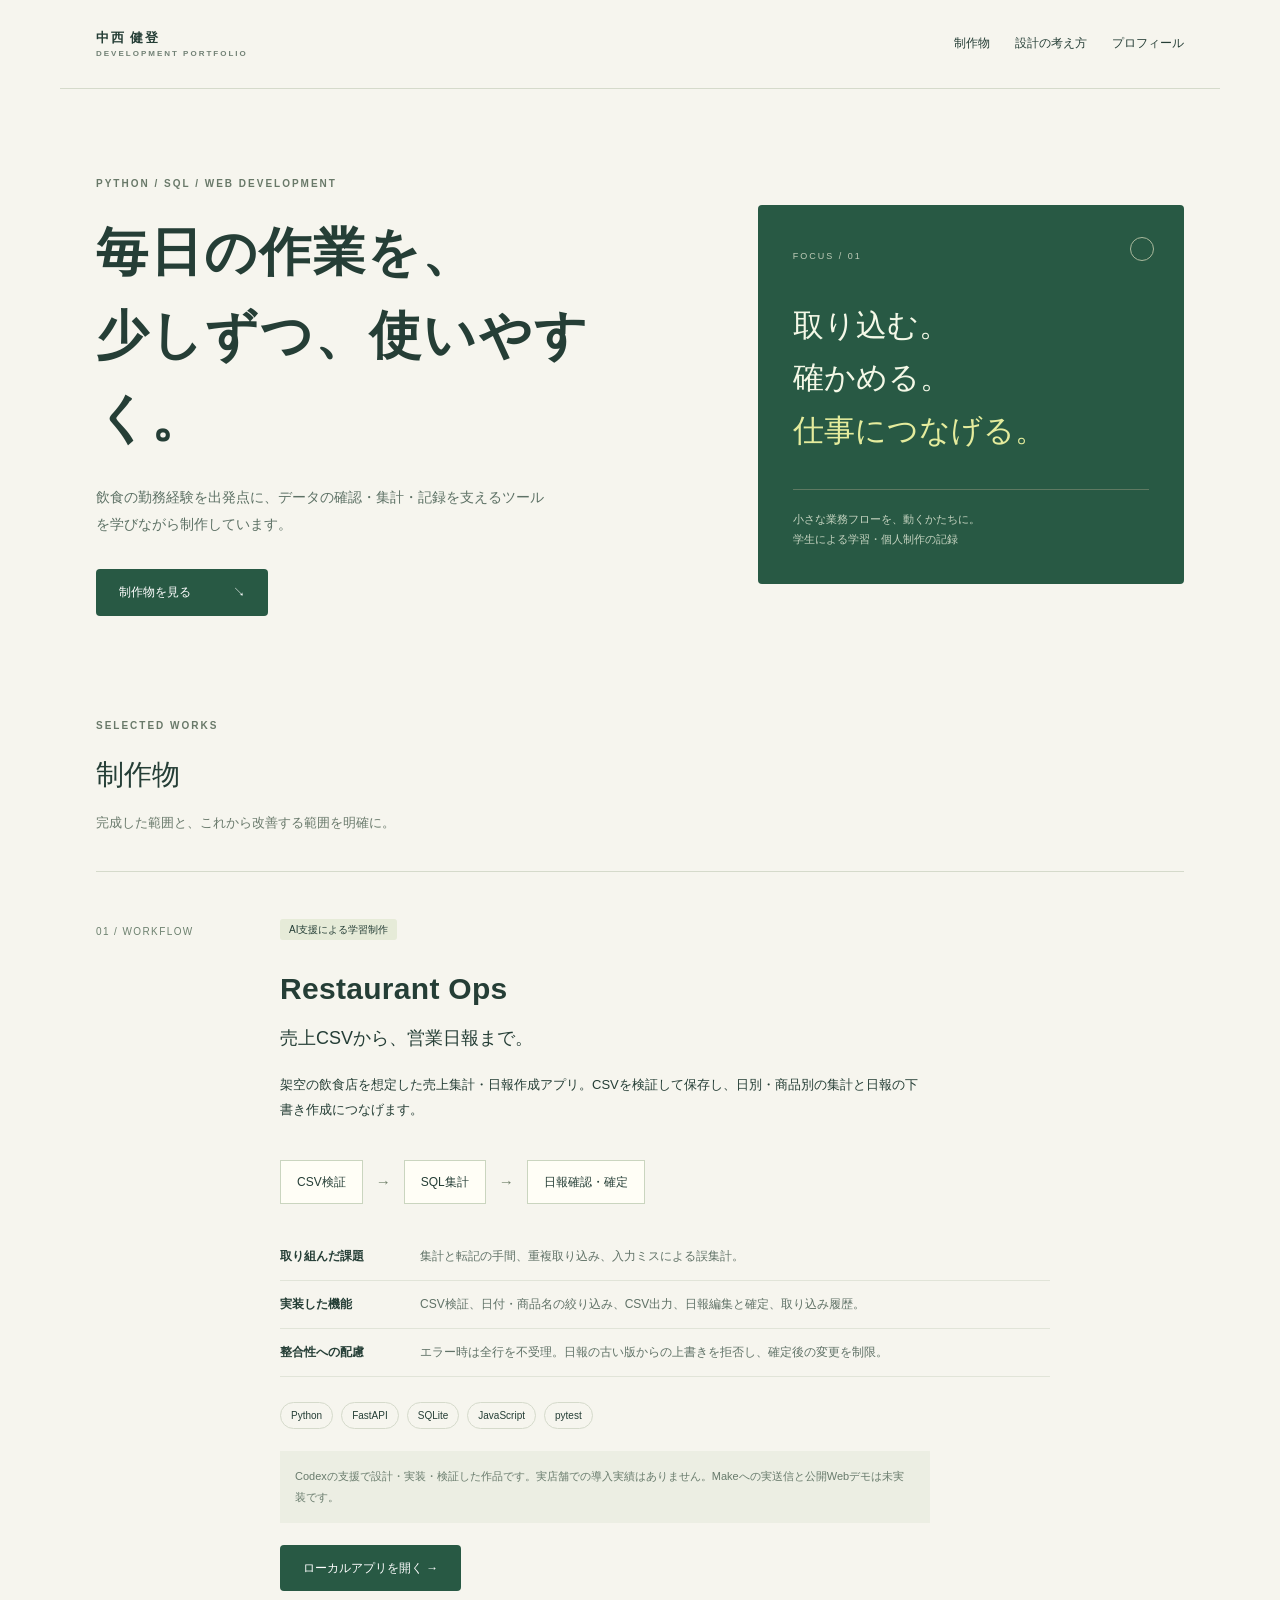
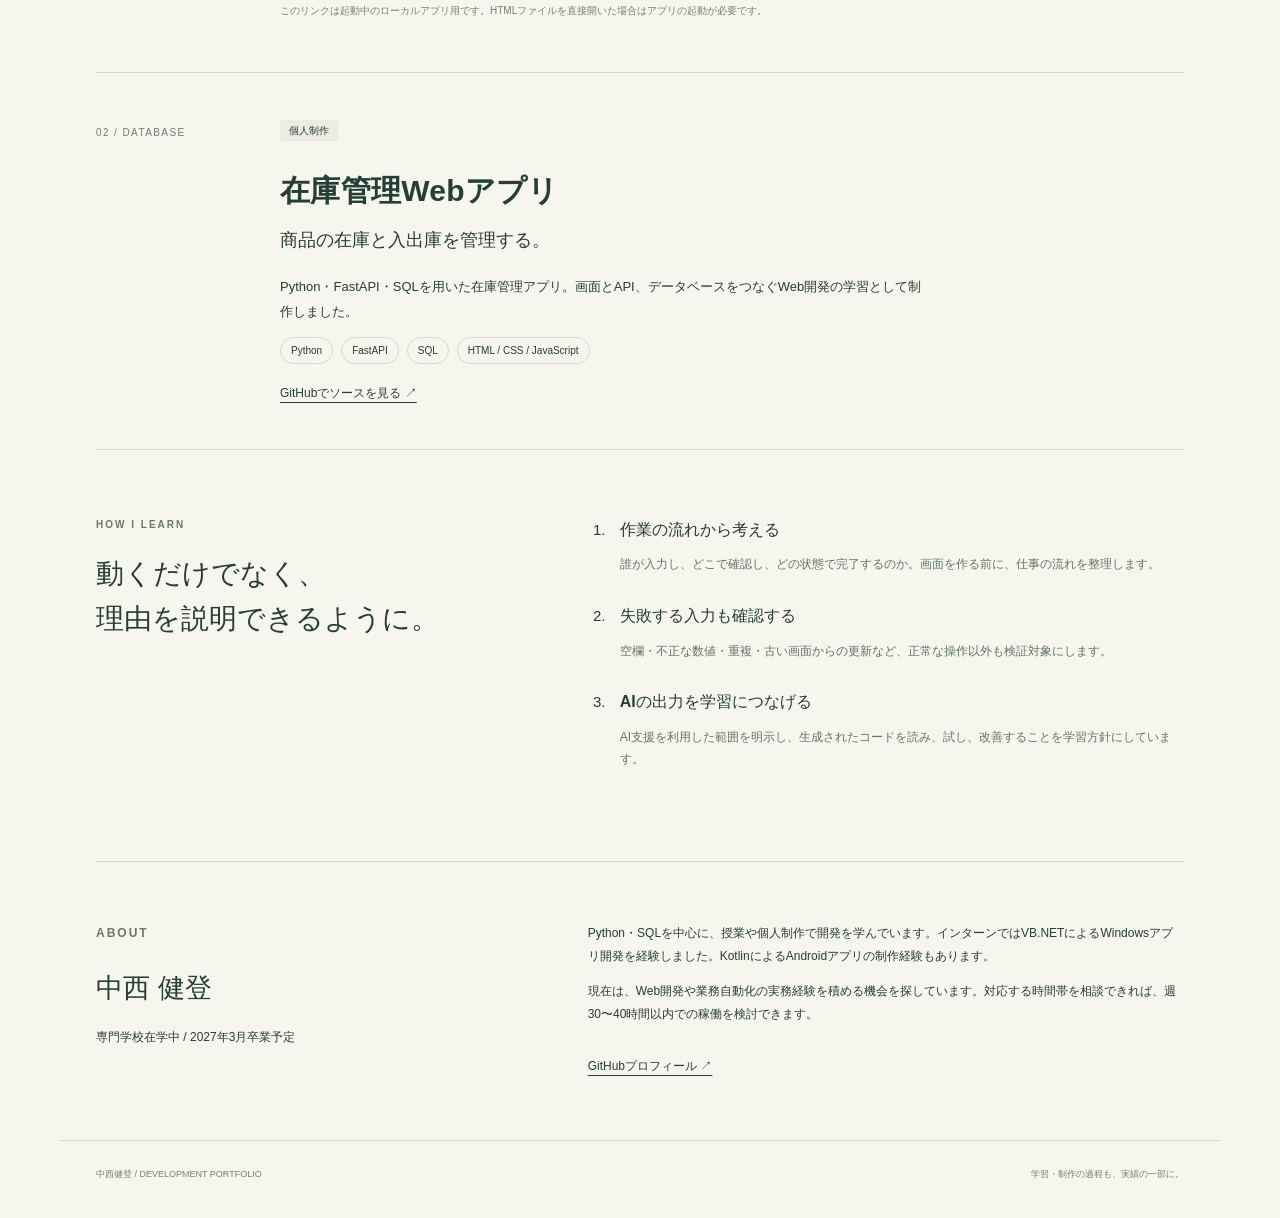
==== static/portfolio.html @ 2ec8abaf "Add product filtering and a local portfolio page" ====
<!doctype html>
<html lang="ja">
<head><meta charset="utf-8"><meta name="viewport" content="width=device-width, initial-scale=1"><meta name="description" content="中西健登の開発ポートフォリオ。Python・SQLを使ったWebアプリと業務改善の学習作品を紹介します。"><title>中西健登 | 開発ポートフォリオ</title><link rel="stylesheet" href="portfolio.css"></head>
<body>
<header><a class="wordmark" href="#top">中西 健登<span>DEVELOPMENT PORTFOLIO</span></a><nav aria-label="ページ内リンク"><a href="#works">制作物</a><a href="#approach">設計の考え方</a><a href="#about">プロフィール</a></nav></header>
<main id="top">
<section class="hero"><div><p class="eyebrow">PYTHON / SQL / WEB DEVELOPMENT</p><h1>毎日の作業を、<br>少しずつ、使いやすく。</h1><p class="lead">飲食の勤務経験を出発点に、データの確認・集計・記録を支えるツールを学びながら制作しています。</p><a class="button" href="#works">制作物を見る <span>↘</span></a></div><div class="hero-note"><span class="note-label">FOCUS / 01</span><p>取り込む。<br>確かめる。<br><em>仕事につなげる。</em></p><div class="note-bottom">小さな業務フローを、動くかたちに。<br>学生による学習・個人制作の記録</div></div></section>
<section id="works"><div class="section-title"><p class="eyebrow">SELECTED WORKS</p><h2>制作物</h2><p>完成した範囲と、これから改善する範囲を明確に。</p></div>
<article class="project featured"><div class="project-number">01 / WORKFLOW</div><div class="project-body"><span class="badge">AI支援による学習制作</span><h3>Restaurant Ops</h3><p class="project-subtitle">売上CSVから、営業日報まで。</p><p>架空の飲食店を想定した売上集計・日報作成アプリ。CSVを検証して保存し、日別・商品別の集計と日報の下書き作成につなげます。</p><div class="flow" aria-label="処理の流れ"><span>CSV検証</span><b>→</b><span>SQL集計</span><b>→</b><span>日報確認・確定</span></div><dl><div><dt>取り組んだ課題</dt><dd>集計と転記の手間、重複取り込み、入力ミスによる誤集計。</dd></div><div><dt>実装した機能</dt><dd>CSV検証、日付・商品名の絞り込み、CSV出力、日報編集と確定、取り込み履歴。</dd></div><div><dt>整合性への配慮</dt><dd>エラー時は全行を不受理。日報の古い版からの上書きを拒否し、確定後の変更を制限。</dd></div></dl><div class="tags"><span>Python</span><span>FastAPI</span><span>SQLite</span><span>JavaScript</span><span>pytest</span></div><p class="disclosure">Codexの支援で設計・実装・検証した作品です。実店舗での導入実績はありません。Makeへの実送信と公開Webデモは未実装です。</p><a class="button" href="index.html">ローカルアプリを開く →</a><p class="small">このリンクは起動中のローカルアプリ用です。HTMLファイルを直接開いた場合はアプリの起動が必要です。</p></div></article>
<article class="project"><div class="project-number">02 / DATABASE</div><div class="project-body"><span class="badge light">個人制作</span><h3>在庫管理Webアプリ</h3><p class="project-subtitle">商品の在庫と入出庫を管理する。</p><p>Python・FastAPI・SQLを用いた在庫管理アプリ。画面とAPI、データベースをつなぐWeb開発の学習として制作しました。</p><div class="tags"><span>Python</span><span>FastAPI</span><span>SQL</span><span>HTML / CSS / JavaScript</span></div><a class="text-link" href="https://github.com/halstudentnakanishi-lab/zaiko-system" target="_blank" rel="noopener noreferrer">GitHubでソースを見る ↗</a></div></article>
</section>
<section id="approach" class="approach"><div class="section-title"><p class="eyebrow">HOW I LEARN</p><h2>動くだけでなく、<br>理由を説明できるように。</h2></div><ol><li><h3>作業の流れから考える</h3><p>誰が入力し、どこで確認し、どの状態で完了するのか。画面を作る前に、仕事の流れを整理します。</p></li><li><h3>失敗する入力も確認する</h3><p>空欄・不正な数値・重複・古い画面からの更新など、正常な操作以外も検証対象にします。</p></li><li><h3>AIの出力を学習につなげる</h3><p>AI支援を利用した範囲を明示し、生成されたコードを読み、試し、改善することを学習方針にしています。</p></li></ol></section>
<section id="about" class="about"><div><p class="eyebrow">ABOUT</p><h2>中西 健登</h2><p>専門学校在学中 / 2027年3月卒業予定</p></div><div><p>Python・SQLを中心に、授業や個人制作で開発を学んでいます。インターンではVB.NETによるWindowsアプリ開発を経験しました。KotlinによるAndroidアプリの制作経験もあります。</p><p>現在は、Web開発や業務自動化の実務経験を積める機会を探しています。対応する時間帯を相談できれば、週30〜40時間以内での稼働を検討できます。</p><a class="text-link" href="https://github.com/halstudentnakanishi-lab" target="_blank" rel="noopener noreferrer">GitHubプロフィール ↗</a></div></section>
</main><footer><span>中西健登 / DEVELOPMENT PORTFOLIO</span><span>学習・制作の過程も、実績の一部に。</span></footer>
</body></html>
---- static/portfolio.css ----
:root{--paper:#f6f5ee;--ink:#253e36;--line:#d5dacb;--green:#285944;--accent:#e5ec9d}*{box-sizing:border-box}html{scroll-behavior:smooth;scroll-padding-top:25px}body{margin:0;background:var(--paper);color:var(--ink);font:15px/1.9 "Segoe UI","Yu Gothic UI","Meiryo",sans-serif}a{color:inherit;text-decoration:none}a:focus-visible{outline:3px solid #a46620;outline-offset:5px}header,main,footer{max-width:1160px;margin:auto;padding-left:36px;padding-right:36px}header{display:flex;justify-content:space-between;align-items:center;padding-top:28px;padding-bottom:28px;border-bottom:1px solid var(--line)}.wordmark{font-size:13px;letter-spacing:1.5px;font-weight:750;line-height:1.5}.wordmark span{display:block;font-size:8px;color:#718175;letter-spacing:2px}nav{display:flex;gap:25px;font-size:12px}.hero{display:grid;grid-template-columns:1.4fr 1fr;align-items:center;gap:65px;padding:85px 0 100px}.eyebrow{font-size:10px;letter-spacing:2px;font-weight:650;color:#697969;margin:0 0 18px}h1{font-size:clamp(32px,4.5vw,52px);font-weight:600;line-height:1.6;letter-spacing:.04em;margin:0 0 24px}.lead{max-width:460px;font-size:14px;color:#5d7165;margin-bottom:32px}.button{display:inline-flex;gap:42px;align-items:center;background:var(--green);color:white;padding:12px 23px;font-size:12px;border-radius:4px}.button:hover{background:#173d2b}.hero-note{background:var(--green);color:#f4f8e7;padding:35px;min-height:375px;position:relative;border-radius:4px}.hero-note:after{content:"";position:absolute;right:30px;top:32px;width:22px;height:22px;border:1px solid #aab99d;border-radius:50%}.note-label{font-size:9px;letter-spacing:2px;color:#bfccb8}.hero-note>p{font-size:31px;line-height:1.7;font-weight:500}.hero-note em{font-style:normal;color:var(--accent)}.note-bottom{font-size:11px;line-height:1.8;color:#c6d4c1;border-top:1px solid #5e7962;padding-top:20px}.section-title{margin-bottom:35px}.section-title h2{font-size:28px;font-weight:550;line-height:1.6;margin:0 0 12px}.section-title>p:last-child{font-size:13px;color:#6a7a6c}.project{border-top:1px solid var(--line);display:grid;grid-template-columns:160px 1fr;gap:24px;padding:42px 0}.project-number{font-size:10px;letter-spacing:1.4px;padding-top:8px;color:#6d816f}.project-body{max-width:770px}.badge{font-size:10px;padding:5px 9px;background:#e6ebd8;border-radius:3px}.badge.light{background:#ecece3}.project h3{font-size:30px;letter-spacing:.01em;margin:18px 0 0;font-weight:600}.project-subtitle{font-size:18px!important;margin:4px 0 18px}.project-body>p{font-size:13px;max-width:650px}.flow{display:flex;align-items:center;gap:13px;padding:24px 0}.flow span{border:1px solid #cad5bf;background:#fffef6;padding:10px 16px;font-size:12px}.flow b{font-weight:400;color:#71816b}dl{margin:5px 0 25px}dl>div{display:grid;grid-template-columns:140px 1fr;padding:12px 0;border-bottom:1px solid #e1e4d8;font-size:12px}dt{font-weight:600}dd{margin:0;color:#607267}.tags{display:flex;gap:8px;flex-wrap:wrap}.tags span{font-size:10px;border:1px solid var(--line);padding:3px 10px;border-radius:20px}.disclosure{font-size:11px!important;color:#687b6c;background:#eceee3;padding:15px;margin:22px 0}.small{font-size:10px!important;color:#738173}.text-link{font-size:12px;display:inline-block;margin-top:18px;text-decoration:underline;text-underline-offset:5px}.approach{display:grid;grid-template-columns:1fr 1.35fr;gap:50px;border-top:1px solid var(--line);padding:65px 0}.approach ol{margin:0;padding-left:22px}.approach li{padding:0 0 25px 10px}.approach h3{font-size:16px;font-weight:550;margin:0 0 8px}.approach li p{font-size:12px;color:#627667;margin:0}.about{padding:60px 0;border-top:1px solid var(--line);display:grid;grid-template-columns:1fr 1.35fr;gap:50px}.about h2{font-size:27px;font-weight:550;margin:0 0 10px}.about p{font-size:12px}.about>div:last-child>p:first-child{margin-top:0}footer{border-top:1px solid var(--line);padding-top:25px;padding-bottom:35px;display:flex;justify-content:space-between;gap:15px;font-size:9px;color:#708272}@media(max-width:750px){header,main,footer{padding-left:22px;padding-right:22px}header{align-items:flex-start;gap:20px}nav{gap:12px;font-size:10px;flex-wrap:wrap;justify-content:flex-end}.hero{grid-template-columns:1fr;gap:30px;padding:50px 0}.hero-note{min-height:unset}.hero-note>p{font-size:26px}.project{grid-template-columns:1fr;gap:10px;padding:30px 0}.project h3{font-size:25px}.flow{gap:7px;flex-wrap:wrap}.flow span{padding:8px;font-size:11px}dl>div{grid-template-columns:1fr;gap:6px}.approach,.about{grid-template-columns:1fr;gap:15px;padding:40px 0}footer{flex-direction:column}.section-title h2{font-size:24px}}@media(prefers-reduced-motion:reduce){html{scroll-behavior:auto}}
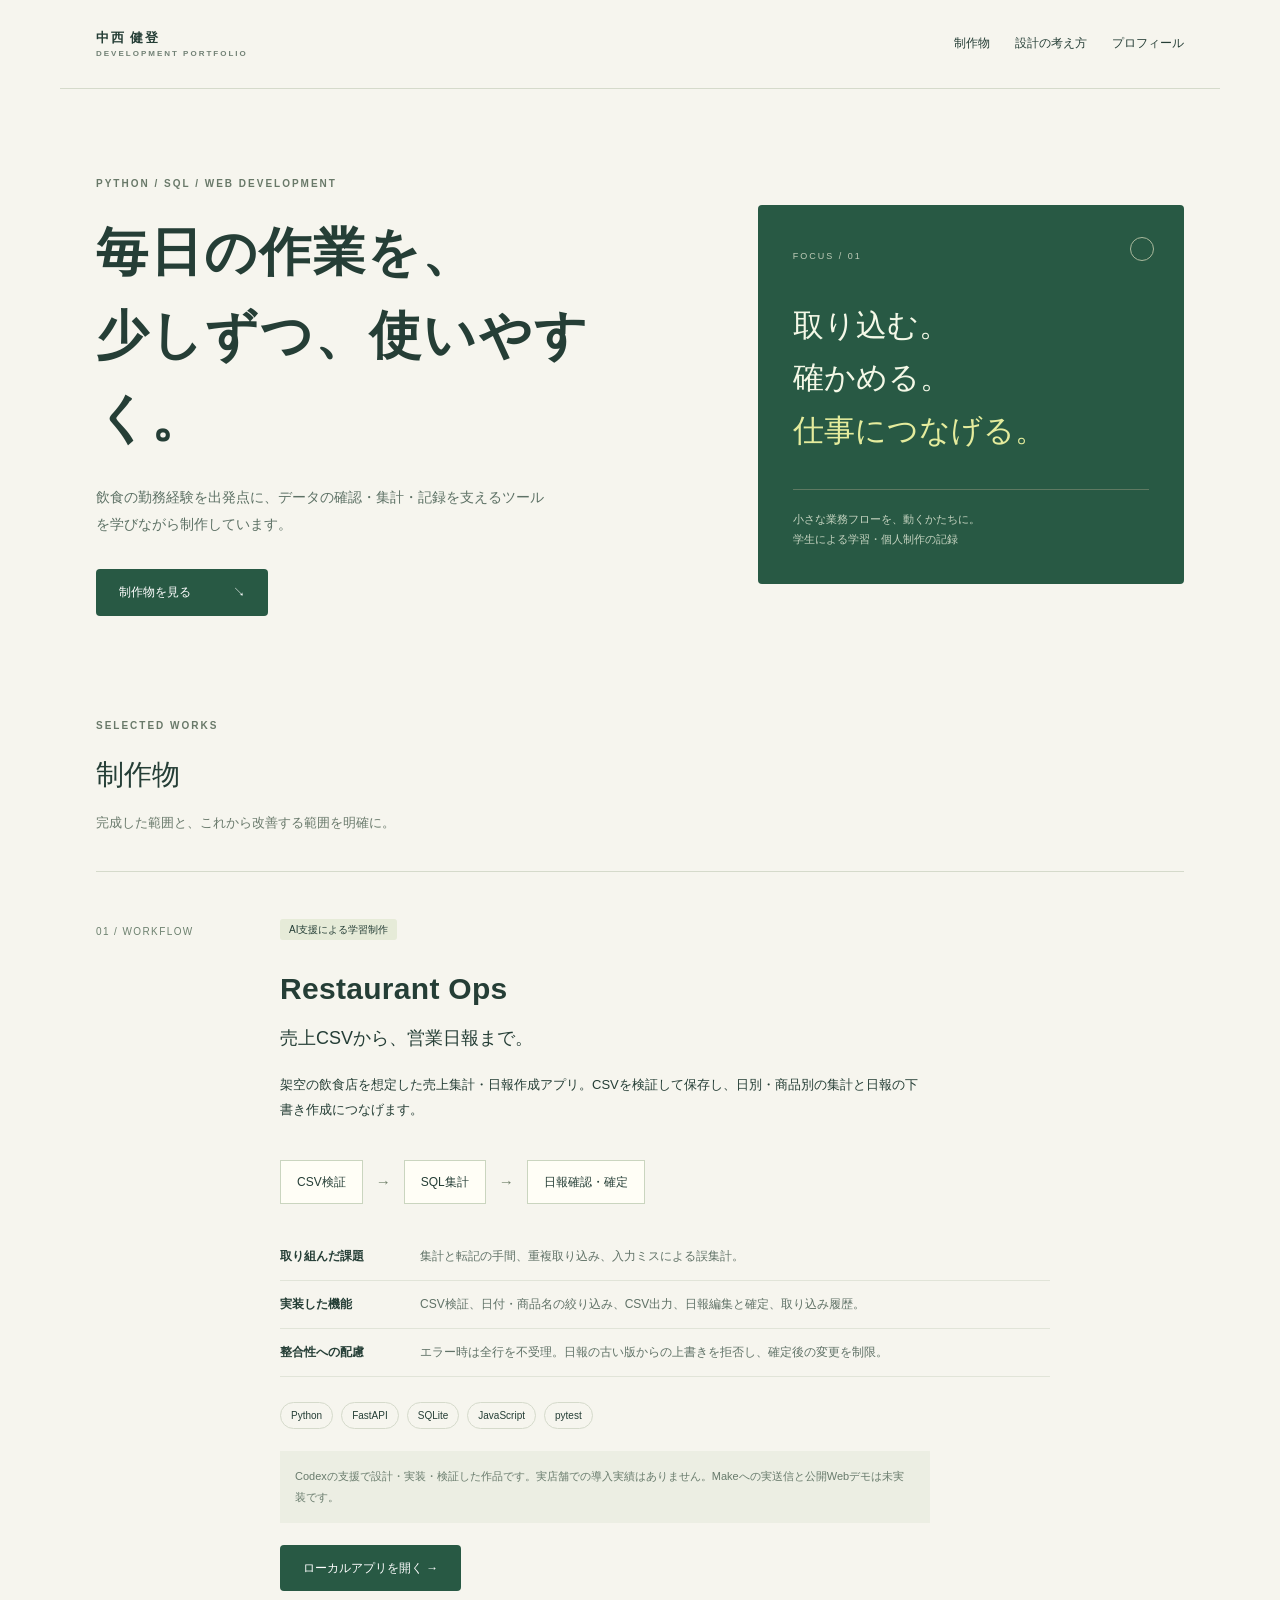
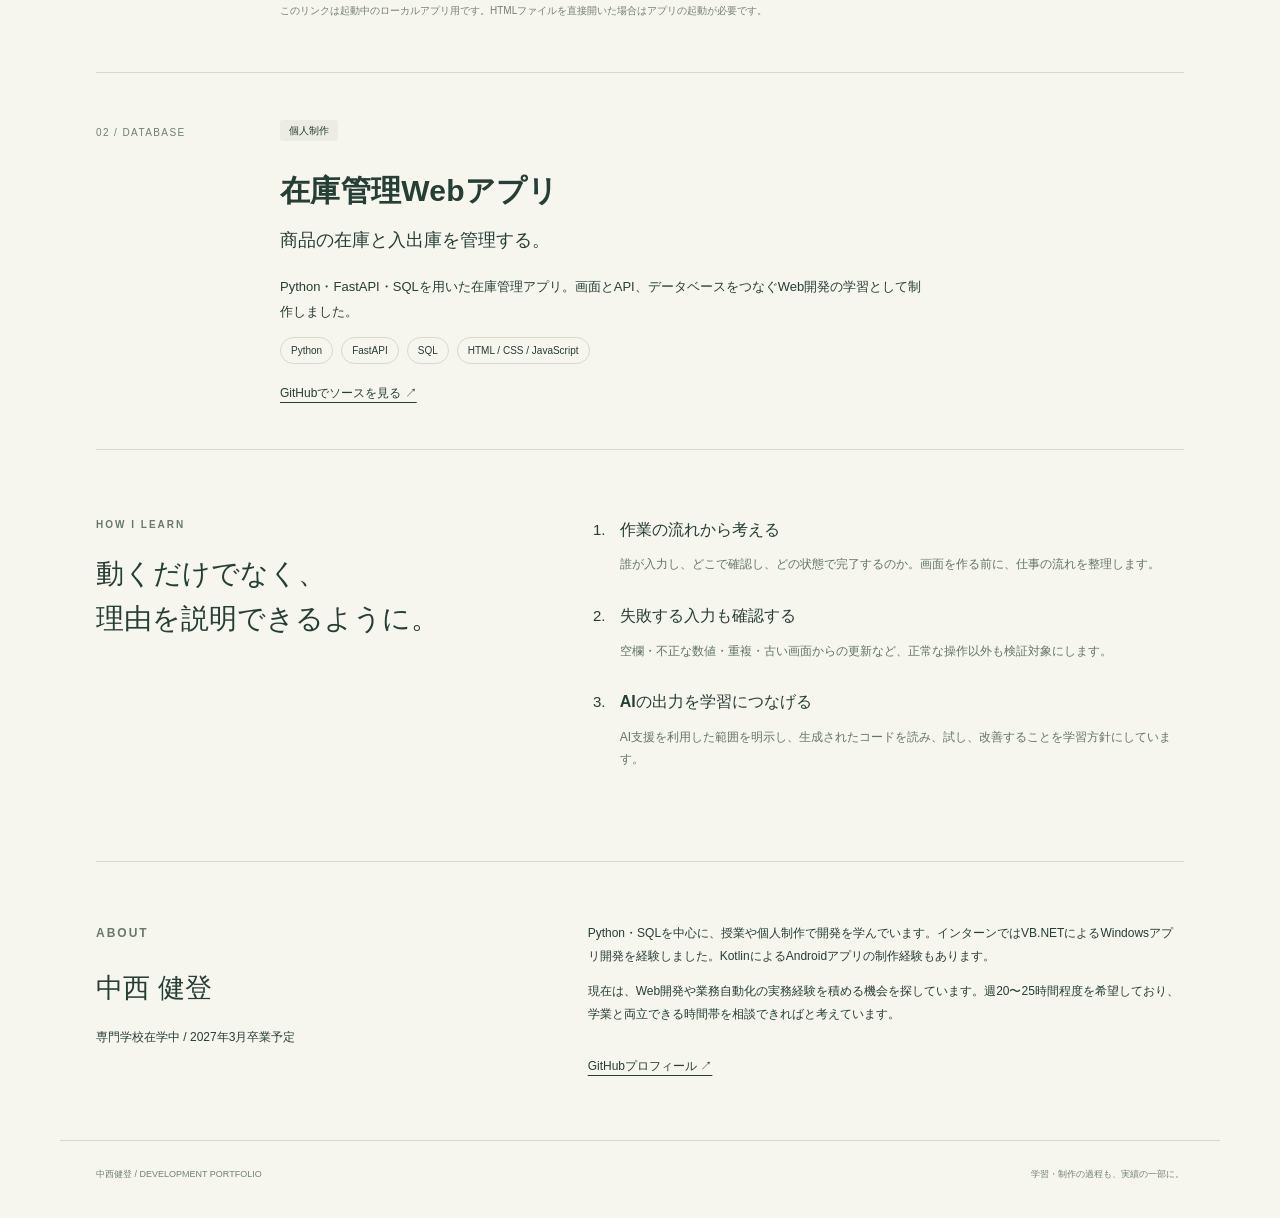
==== commit 4f030329: "Prepare portfolio for public sharing" ====
--- a/static/portfolio.html
+++ b/static/portfolio.html
@@ -1,16 +1,168 @@
 <!doctype html>
 <html lang="ja">
-<head><meta charset="utf-8"><meta name="viewport" content="width=device-width, initial-scale=1"><meta name="description" content="中西健登の開発ポートフォリオ。Python・SQLを使ったWebアプリと業務改善の学習作品を紹介します。"><title>中西健登 | 開発ポートフォリオ</title><link rel="stylesheet" href="portfolio.css"></head>
-<body>
-<header><a class="wordmark" href="#top">中西 健登<span>DEVELOPMENT PORTFOLIO</span></a><nav aria-label="ページ内リンク"><a href="#works">制作物</a><a href="#approach">設計の考え方</a><a href="#about">プロフィール</a></nav></header>
-<main id="top">
-<section class="hero"><div><p class="eyebrow">PYTHON / SQL / WEB DEVELOPMENT</p><h1>毎日の作業を、<br>少しずつ、使いやすく。</h1><p class="lead">飲食の勤務経験を出発点に、データの確認・集計・記録を支えるツールを学びながら制作しています。</p><a class="button" href="#works">制作物を見る <span>↘</span></a></div><div class="hero-note"><span class="note-label">FOCUS / 01</span><p>取り込む。<br>確かめる。<br><em>仕事につなげる。</em></p><div class="note-bottom">小さな業務フローを、動くかたちに。<br>学生による学習・個人制作の記録</div></div></section>
-<section id="works"><div class="section-title"><p class="eyebrow">SELECTED WORKS</p><h2>制作物</h2><p>完成した範囲と、これから改善する範囲を明確に。</p></div>
-<article class="project featured"><div class="project-number">01 / WORKFLOW</div><div class="project-body"><span class="badge">AI支援による学習制作</span><h3>Restaurant Ops</h3><p class="project-subtitle">売上CSVから、営業日報まで。</p><p>架空の飲食店を想定した売上集計・日報作成アプリ。CSVを検証して保存し、日別・商品別の集計と日報の下書き作成につなげます。</p><div class="flow" aria-label="処理の流れ"><span>CSV検証</span><b>→</b><span>SQL集計</span><b>→</b><span>日報確認・確定</span></div><dl><div><dt>取り組んだ課題</dt><dd>集計と転記の手間、重複取り込み、入力ミスによる誤集計。</dd></div><div><dt>実装した機能</dt><dd>CSV検証、日付・商品名の絞り込み、CSV出力、日報編集と確定、取り込み履歴。</dd></div><div><dt>整合性への配慮</dt><dd>エラー時は全行を不受理。日報の古い版からの上書きを拒否し、確定後の変更を制限。</dd></div></dl><div class="tags"><span>Python</span><span>FastAPI</span><span>SQLite</span><span>JavaScript</span><span>pytest</span></div><p class="disclosure">Codexの支援で設計・実装・検証した作品です。実店舗での導入実績はありません。Makeへの実送信と公開Webデモは未実装です。</p><a class="button" href="index.html">ローカルアプリを開く →</a><p class="small">このリンクは起動中のローカルアプリ用です。HTMLファイルを直接開いた場合はアプリの起動が必要です。</p></div></article>
-<article class="project"><div class="project-number">02 / DATABASE</div><div class="project-body"><span class="badge light">個人制作</span><h3>在庫管理Webアプリ</h3><p class="project-subtitle">商品の在庫と入出庫を管理する。</p><p>Python・FastAPI・SQLを用いた在庫管理アプリ。画面とAPI、データベースをつなぐWeb開発の学習として制作しました。</p><div class="tags"><span>Python</span><span>FastAPI</span><span>SQL</span><span>HTML / CSS / JavaScript</span></div><a class="text-link" href="https://github.com/halstudentnakanishi-lab/zaiko-system" target="_blank" rel="noopener noreferrer">GitHubでソースを見る ↗</a></div></article>
-</section>
-<section id="approach" class="approach"><div class="section-title"><p class="eyebrow">HOW I LEARN</p><h2>動くだけでなく、<br>理由を説明できるように。</h2></div><ol><li><h3>作業の流れから考える</h3><p>誰が入力し、どこで確認し、どの状態で完了するのか。画面を作る前に、仕事の流れを整理します。</p></li><li><h3>失敗する入力も確認する</h3><p>空欄・不正な数値・重複・古い画面からの更新など、正常な操作以外も検証対象にします。</p></li><li><h3>AIの出力を学習につなげる</h3><p>AI支援を利用した範囲を明示し、生成されたコードを読み、試し、改善することを学習方針にしています。</p></li></ol></section>
-<section id="about" class="about"><div><p class="eyebrow">ABOUT</p><h2>中西 健登</h2><p>専門学校在学中 / 2027年3月卒業予定</p></div><div><p>Python・SQLを中心に、授業や個人制作で開発を学んでいます。インターンではVB.NETによるWindowsアプリ開発を経験しました。KotlinによるAndroidアプリの制作経験もあります。</p><p>現在は、Web開発や業務自動化の実務経験を積める機会を探しています。対応する時間帯を相談できれば、週30〜40時間以内での稼働を検討できます。</p><a class="text-link" href="https://github.com/halstudentnakanishi-lab" target="_blank" rel="noopener noreferrer">GitHubプロフィール ↗</a></div></section>
-</main><footer><span>中西健登 / DEVELOPMENT PORTFOLIO</span><span>学習・制作の過程も、実績の一部に。</span></footer>
-</body></html>
-
+  <head>
+    <meta charset="utf-8" />
+    <meta name="viewport" content="width=device-width, initial-scale=1" />
+    <meta
+      name="description"
+      content="中西健登の開発ポートフォリオ。Python・SQLを使ったWebアプリと業務改善の学習作品を紹介します。"
+    />
+    <title>中西健登 | 開発ポートフォリオ</title>
+    <link rel="stylesheet" href="portfolio.css" />
+  </head>
+  <body>
+    <header>
+      <a class="wordmark" href="#top"
+        >中西 健登<span>DEVELOPMENT PORTFOLIO</span></a
+      >
+      <nav aria-label="ページ内リンク">
+        <a href="#works">制作物</a><a href="#approach">設計の考え方</a
+        ><a href="#about">プロフィール</a>
+      </nav>
+    </header>
+    <main id="top">
+      <section class="hero">
+        <div>
+          <p class="eyebrow">PYTHON / SQL / WEB DEVELOPMENT</p>
+          <h1>毎日の作業を、<br />少しずつ、使いやすく。</h1>
+          <p class="lead">
+            飲食の勤務経験を出発点に、データの確認・集計・記録を支えるツールを学びながら制作しています。
+          </p>
+          <a class="button" href="#works">制作物を見る <span>↘</span></a>
+        </div>
+        <div class="hero-note">
+          <span class="note-label">FOCUS / 01</span>
+          <p>取り込む。<br />確かめる。<br /><em>仕事につなげる。</em></p>
+          <div class="note-bottom">
+            小さな業務フローを、動くかたちに。<br />学生による学習・個人制作の記録
+          </div>
+        </div>
+      </section>
+      <section id="works">
+        <div class="section-title">
+          <p class="eyebrow">SELECTED WORKS</p>
+          <h2>制作物</h2>
+          <p>完成した範囲と、これから改善する範囲を明確に。</p>
+        </div>
+        <article class="project featured">
+          <div class="project-number">01 / WORKFLOW</div>
+          <div class="project-body">
+            <span class="badge">AI支援による学習制作</span>
+            <h3>Restaurant Ops</h3>
+            <p class="project-subtitle">売上CSVから、営業日報まで。</p>
+            <p>
+              架空の飲食店を想定した売上集計・日報作成アプリ。CSVを検証して保存し、日別・商品別の集計と日報の下書き作成につなげます。
+            </p>
+            <div class="flow" aria-label="処理の流れ">
+              <span>CSV検証</span><b>→</b><span>SQL集計</span><b>→</b
+              ><span>日報確認・確定</span>
+            </div>
+            <dl>
+              <div>
+                <dt>取り組んだ課題</dt>
+                <dd>集計と転記の手間、重複取り込み、入力ミスによる誤集計。</dd>
+              </div>
+              <div>
+                <dt>実装した機能</dt>
+                <dd>
+                  CSV検証、日付・商品名の絞り込み、CSV出力、日報編集と確定、取り込み履歴。
+                </dd>
+              </div>
+              <div>
+                <dt>整合性への配慮</dt>
+                <dd>
+                  エラー時は全行を不受理。日報の古い版からの上書きを拒否し、確定後の変更を制限。
+                </dd>
+              </div>
+            </dl>
+            <div class="tags">
+              <span>Python</span><span>FastAPI</span><span>SQLite</span
+              ><span>JavaScript</span><span>pytest</span>
+            </div>
+            <p class="disclosure">
+              Codexの支援で設計・実装・検証した作品です。実店舗での導入実績はありません。Makeへの実送信と公開Webデモは未実装です。
+            </p>
+            <a class="button" href="index.html">ローカルアプリを開く →</a>
+            <p class="small">
+              このリンクは起動中のローカルアプリ用です。HTMLファイルを直接開いた場合はアプリの起動が必要です。
+            </p>
+          </div>
+        </article>
+        <article class="project">
+          <div class="project-number">02 / DATABASE</div>
+          <div class="project-body">
+            <span class="badge light">個人制作</span>
+            <h3>在庫管理Webアプリ</h3>
+            <p class="project-subtitle">商品の在庫と入出庫を管理する。</p>
+            <p>
+              Python・FastAPI・SQLを用いた在庫管理アプリ。画面とAPI、データベースをつなぐWeb開発の学習として制作しました。
+            </p>
+            <div class="tags">
+              <span>Python</span><span>FastAPI</span><span>SQL</span
+              ><span>HTML / CSS / JavaScript</span>
+            </div>
+            <a
+              class="text-link"
+              href="https://github.com/halstudentnakanishi-lab/zaiko-system"
+              target="_blank"
+              rel="noopener noreferrer"
+              >GitHubでソースを見る ↗</a
+            >
+          </div>
+        </article>
+      </section>
+      <section id="approach" class="approach">
+        <div class="section-title">
+          <p class="eyebrow">HOW I LEARN</p>
+          <h2>動くだけでなく、<br />理由を説明できるように。</h2>
+        </div>
+        <ol>
+          <li>
+            <h3>作業の流れから考える</h3>
+            <p>
+              誰が入力し、どこで確認し、どの状態で完了するのか。画面を作る前に、仕事の流れを整理します。
+            </p>
+          </li>
+          <li>
+            <h3>失敗する入力も確認する</h3>
+            <p>
+              空欄・不正な数値・重複・古い画面からの更新など、正常な操作以外も検証対象にします。
+            </p>
+          </li>
+          <li>
+            <h3>AIの出力を学習につなげる</h3>
+            <p>
+              AI支援を利用した範囲を明示し、生成されたコードを読み、試し、改善することを学習方針にしています。
+            </p>
+          </li>
+        </ol>
+      </section>
+      <section id="about" class="about">
+        <div>
+          <p class="eyebrow">ABOUT</p>
+          <h2>中西 健登</h2>
+          <p>専門学校在学中 / 2027年3月卒業予定</p>
+        </div>
+        <div>
+          <p>
+            Python・SQLを中心に、授業や個人制作で開発を学んでいます。インターンではVB.NETによるWindowsアプリ開発を経験しました。KotlinによるAndroidアプリの制作経験もあります。
+          </p>
+          <p>
+            現在は、Web開発や業務自動化の実務経験を積める機会を探しています。週20〜25時間程度を希望しており、学業と両立できる時間帯を相談できればと考えています。
+          </p>
+          <a
+            class="text-link"
+            href="https://github.com/halstudentnakanishi-lab"
+            target="_blank"
+            rel="noopener noreferrer"
+            >GitHubプロフィール ↗</a
+          >
+        </div>
+      </section>
+    </main>
+    <footer>
+      <span>中西健登 / DEVELOPMENT PORTFOLIO</span
+      ><span>学習・制作の過程も、実績の一部に。</span>
+    </footer>
+  </body>
+</html>
--- a/static/portfolio.css
+++ b/static/portfolio.css
@@ -1 +1,376 @@
-:root{--paper:#f6f5ee;--ink:#253e36;--line:#d5dacb;--green:#285944;--accent:#e5ec9d}*{box-sizing:border-box}html{scroll-behavior:smooth;scroll-padding-top:25px}body{margin:0;background:var(--paper);color:var(--ink);font:15px/1.9 "Segoe UI","Yu Gothic UI","Meiryo",sans-serif}a{color:inherit;text-decoration:none}a:focus-visible{outline:3px solid #a46620;outline-offset:5px}header,main,footer{max-width:1160px;margin:auto;padding-left:36px;padding-right:36px}header{display:flex;justify-content:space-between;align-items:center;padding-top:28px;padding-bottom:28px;border-bottom:1px solid var(--line)}.wordmark{font-size:13px;letter-spacing:1.5px;font-weight:750;line-height:1.5}.wordmark span{display:block;font-size:8px;color:#718175;letter-spacing:2px}nav{display:flex;gap:25px;font-size:12px}.hero{display:grid;grid-template-columns:1.4fr 1fr;align-items:center;gap:65px;padding:85px 0 100px}.eyebrow{font-size:10px;letter-spacing:2px;font-weight:650;color:#697969;margin:0 0 18px}h1{font-size:clamp(32px,4.5vw,52px);font-weight:600;line-height:1.6;letter-spacing:.04em;margin:0 0 24px}.lead{max-width:460px;font-size:14px;color:#5d7165;margin-bottom:32px}.button{display:inline-flex;gap:42px;align-items:center;background:var(--green);color:white;padding:12px 23px;font-size:12px;border-radius:4px}.button:hover{background:#173d2b}.hero-note{background:var(--green);color:#f4f8e7;padding:35px;min-height:375px;position:relative;border-radius:4px}.hero-note:after{content:"";position:absolute;right:30px;top:32px;width:22px;height:22px;border:1px solid #aab99d;border-radius:50%}.note-label{font-size:9px;letter-spacing:2px;color:#bfccb8}.hero-note>p{font-size:31px;line-height:1.7;font-weight:500}.hero-note em{font-style:normal;color:var(--accent)}.note-bottom{font-size:11px;line-height:1.8;color:#c6d4c1;border-top:1px solid #5e7962;padding-top:20px}.section-title{margin-bottom:35px}.section-title h2{font-size:28px;font-weight:550;line-height:1.6;margin:0 0 12px}.section-title>p:last-child{font-size:13px;color:#6a7a6c}.project{border-top:1px solid var(--line);display:grid;grid-template-columns:160px 1fr;gap:24px;padding:42px 0}.project-number{font-size:10px;letter-spacing:1.4px;padding-top:8px;color:#6d816f}.project-body{max-width:770px}.badge{font-size:10px;padding:5px 9px;background:#e6ebd8;border-radius:3px}.badge.light{background:#ecece3}.project h3{font-size:30px;letter-spacing:.01em;margin:18px 0 0;font-weight:600}.project-subtitle{font-size:18px!important;margin:4px 0 18px}.project-body>p{font-size:13px;max-width:650px}.flow{display:flex;align-items:center;gap:13px;padding:24px 0}.flow span{border:1px solid #cad5bf;background:#fffef6;padding:10px 16px;font-size:12px}.flow b{font-weight:400;color:#71816b}dl{margin:5px 0 25px}dl>div{display:grid;grid-template-columns:140px 1fr;padding:12px 0;border-bottom:1px solid #e1e4d8;font-size:12px}dt{font-weight:600}dd{margin:0;color:#607267}.tags{display:flex;gap:8px;flex-wrap:wrap}.tags span{font-size:10px;border:1px solid var(--line);padding:3px 10px;border-radius:20px}.disclosure{font-size:11px!important;color:#687b6c;background:#eceee3;padding:15px;margin:22px 0}.small{font-size:10px!important;color:#738173}.text-link{font-size:12px;display:inline-block;margin-top:18px;text-decoration:underline;text-underline-offset:5px}.approach{display:grid;grid-template-columns:1fr 1.35fr;gap:50px;border-top:1px solid var(--line);padding:65px 0}.approach ol{margin:0;padding-left:22px}.approach li{padding:0 0 25px 10px}.approach h3{font-size:16px;font-weight:550;margin:0 0 8px}.approach li p{font-size:12px;color:#627667;margin:0}.about{padding:60px 0;border-top:1px solid var(--line);display:grid;grid-template-columns:1fr 1.35fr;gap:50px}.about h2{font-size:27px;font-weight:550;margin:0 0 10px}.about p{font-size:12px}.about>div:last-child>p:first-child{margin-top:0}footer{border-top:1px solid var(--line);padding-top:25px;padding-bottom:35px;display:flex;justify-content:space-between;gap:15px;font-size:9px;color:#708272}@media(max-width:750px){header,main,footer{padding-left:22px;padding-right:22px}header{align-items:flex-start;gap:20px}nav{gap:12px;font-size:10px;flex-wrap:wrap;justify-content:flex-end}.hero{grid-template-columns:1fr;gap:30px;padding:50px 0}.hero-note{min-height:unset}.hero-note>p{font-size:26px}.project{grid-template-columns:1fr;gap:10px;padding:30px 0}.project h3{font-size:25px}.flow{gap:7px;flex-wrap:wrap}.flow span{padding:8px;font-size:11px}dl>div{grid-template-columns:1fr;gap:6px}.approach,.about{grid-template-columns:1fr;gap:15px;padding:40px 0}footer{flex-direction:column}.section-title h2{font-size:24px}}@media(prefers-reduced-motion:reduce){html{scroll-behavior:auto}}
+:root {
+  --paper: #f6f5ee;
+  --ink: #253e36;
+  --line: #d5dacb;
+  --green: #285944;
+  --accent: #e5ec9d;
+}
+* {
+  box-sizing: border-box;
+}
+html {
+  scroll-behavior: smooth;
+  scroll-padding-top: 25px;
+}
+body {
+  margin: 0;
+  background: var(--paper);
+  color: var(--ink);
+  font:
+    15px/1.9 "Segoe UI",
+    "Yu Gothic UI",
+    "Meiryo",
+    sans-serif;
+}
+a {
+  color: inherit;
+  text-decoration: none;
+}
+a:focus-visible {
+  outline: 3px solid #a46620;
+  outline-offset: 5px;
+}
+header,
+main,
+footer {
+  max-width: 1160px;
+  margin: auto;
+  padding-left: 36px;
+  padding-right: 36px;
+}
+header {
+  display: flex;
+  justify-content: space-between;
+  align-items: center;
+  padding-top: 28px;
+  padding-bottom: 28px;
+  border-bottom: 1px solid var(--line);
+}
+.wordmark {
+  font-size: 13px;
+  letter-spacing: 1.5px;
+  font-weight: 750;
+  line-height: 1.5;
+}
+.wordmark span {
+  display: block;
+  font-size: 8px;
+  color: #718175;
+  letter-spacing: 2px;
+}
+nav {
+  display: flex;
+  gap: 25px;
+  font-size: 12px;
+}
+.hero {
+  display: grid;
+  grid-template-columns: 1.4fr 1fr;
+  align-items: center;
+  gap: 65px;
+  padding: 85px 0 100px;
+}
+.eyebrow {
+  font-size: 10px;
+  letter-spacing: 2px;
+  font-weight: 650;
+  color: #697969;
+  margin: 0 0 18px;
+}
+h1 {
+  font-size: clamp(32px, 4.5vw, 52px);
+  font-weight: 600;
+  line-height: 1.6;
+  letter-spacing: 0.04em;
+  margin: 0 0 24px;
+}
+.lead {
+  max-width: 460px;
+  font-size: 14px;
+  color: #5d7165;
+  margin-bottom: 32px;
+}
+.button {
+  display: inline-flex;
+  gap: 42px;
+  align-items: center;
+  background: var(--green);
+  color: white;
+  padding: 12px 23px;
+  font-size: 12px;
+  border-radius: 4px;
+}
+.button:hover {
+  background: #173d2b;
+}
+.hero-note {
+  background: var(--green);
+  color: #f4f8e7;
+  padding: 35px;
+  min-height: 375px;
+  position: relative;
+  border-radius: 4px;
+}
+.hero-note:after {
+  content: "";
+  position: absolute;
+  right: 30px;
+  top: 32px;
+  width: 22px;
+  height: 22px;
+  border: 1px solid #aab99d;
+  border-radius: 50%;
+}
+.note-label {
+  font-size: 9px;
+  letter-spacing: 2px;
+  color: #bfccb8;
+}
+.hero-note > p {
+  font-size: 31px;
+  line-height: 1.7;
+  font-weight: 500;
+}
+.hero-note em {
+  font-style: normal;
+  color: var(--accent);
+}
+.note-bottom {
+  font-size: 11px;
+  line-height: 1.8;
+  color: #c6d4c1;
+  border-top: 1px solid #5e7962;
+  padding-top: 20px;
+}
+.section-title {
+  margin-bottom: 35px;
+}
+.section-title h2 {
+  font-size: 28px;
+  font-weight: 550;
+  line-height: 1.6;
+  margin: 0 0 12px;
+}
+.section-title > p:last-child {
+  font-size: 13px;
+  color: #6a7a6c;
+}
+.project {
+  border-top: 1px solid var(--line);
+  display: grid;
+  grid-template-columns: 160px 1fr;
+  gap: 24px;
+  padding: 42px 0;
+}
+.project-number {
+  font-size: 10px;
+  letter-spacing: 1.4px;
+  padding-top: 8px;
+  color: #6d816f;
+}
+.project-body {
+  max-width: 770px;
+}
+.badge {
+  font-size: 10px;
+  padding: 5px 9px;
+  background: #e6ebd8;
+  border-radius: 3px;
+}
+.badge.light {
+  background: #ecece3;
+}
+.project h3 {
+  font-size: 30px;
+  letter-spacing: 0.01em;
+  margin: 18px 0 0;
+  font-weight: 600;
+}
+.project-subtitle {
+  font-size: 18px !important;
+  margin: 4px 0 18px;
+}
+.project-body > p {
+  font-size: 13px;
+  max-width: 650px;
+}
+.flow {
+  display: flex;
+  align-items: center;
+  gap: 13px;
+  padding: 24px 0;
+}
+.flow span {
+  border: 1px solid #cad5bf;
+  background: #fffef6;
+  padding: 10px 16px;
+  font-size: 12px;
+}
+.flow b {
+  font-weight: 400;
+  color: #71816b;
+}
+dl {
+  margin: 5px 0 25px;
+}
+dl > div {
+  display: grid;
+  grid-template-columns: 140px 1fr;
+  padding: 12px 0;
+  border-bottom: 1px solid #e1e4d8;
+  font-size: 12px;
+}
+dt {
+  font-weight: 600;
+}
+dd {
+  margin: 0;
+  color: #607267;
+}
+.tags {
+  display: flex;
+  gap: 8px;
+  flex-wrap: wrap;
+}
+.tags span {
+  font-size: 10px;
+  border: 1px solid var(--line);
+  padding: 3px 10px;
+  border-radius: 20px;
+}
+.disclosure {
+  font-size: 11px !important;
+  color: #687b6c;
+  background: #eceee3;
+  padding: 15px;
+  margin: 22px 0;
+}
+.small {
+  font-size: 10px !important;
+  color: #738173;
+}
+.text-link {
+  font-size: 12px;
+  display: inline-block;
+  margin-top: 18px;
+  text-decoration: underline;
+  text-underline-offset: 5px;
+}
+.approach {
+  display: grid;
+  grid-template-columns: 1fr 1.35fr;
+  gap: 50px;
+  border-top: 1px solid var(--line);
+  padding: 65px 0;
+}
+.approach ol {
+  margin: 0;
+  padding-left: 22px;
+}
+.approach li {
+  padding: 0 0 25px 10px;
+}
+.approach h3 {
+  font-size: 16px;
+  font-weight: 550;
+  margin: 0 0 8px;
+}
+.approach li p {
+  font-size: 12px;
+  color: #627667;
+  margin: 0;
+}
+.about {
+  padding: 60px 0;
+  border-top: 1px solid var(--line);
+  display: grid;
+  grid-template-columns: 1fr 1.35fr;
+  gap: 50px;
+}
+.about h2 {
+  font-size: 27px;
+  font-weight: 550;
+  margin: 0 0 10px;
+}
+.about p {
+  font-size: 12px;
+}
+.about > div:last-child > p:first-child {
+  margin-top: 0;
+}
+footer {
+  border-top: 1px solid var(--line);
+  padding-top: 25px;
+  padding-bottom: 35px;
+  display: flex;
+  justify-content: space-between;
+  gap: 15px;
+  font-size: 9px;
+  color: #708272;
+}
+@media (max-width: 750px) {
+  header,
+  main,
+  footer {
+    padding-left: 22px;
+    padding-right: 22px;
+  }
+  header {
+    align-items: flex-start;
+    gap: 20px;
+  }
+  nav {
+    gap: 12px;
+    font-size: 10px;
+    flex-wrap: wrap;
+    justify-content: flex-end;
+  }
+  .hero {
+    grid-template-columns: 1fr;
+    gap: 30px;
+    padding: 50px 0;
+  }
+  .hero-note {
+    min-height: unset;
+  }
+  .hero-note > p {
+    font-size: 26px;
+  }
+  .project {
+    grid-template-columns: 1fr;
+    gap: 10px;
+    padding: 30px 0;
+  }
+  .project h3 {
+    font-size: 25px;
+  }
+  .flow {
+    gap: 7px;
+    flex-wrap: wrap;
+  }
+  .flow span {
+    padding: 8px;
+    font-size: 11px;
+  }
+  dl > div {
+    grid-template-columns: 1fr;
+    gap: 6px;
+  }
+  .approach,
+  .about {
+    grid-template-columns: 1fr;
+    gap: 15px;
+    padding: 40px 0;
+  }
+  footer {
+    flex-direction: column;
+  }
+  .section-title h2 {
+    font-size: 24px;
+  }
+}
+@media (prefers-reduced-motion: reduce) {
+  html {
+    scroll-behavior: auto;
+  }
+}
